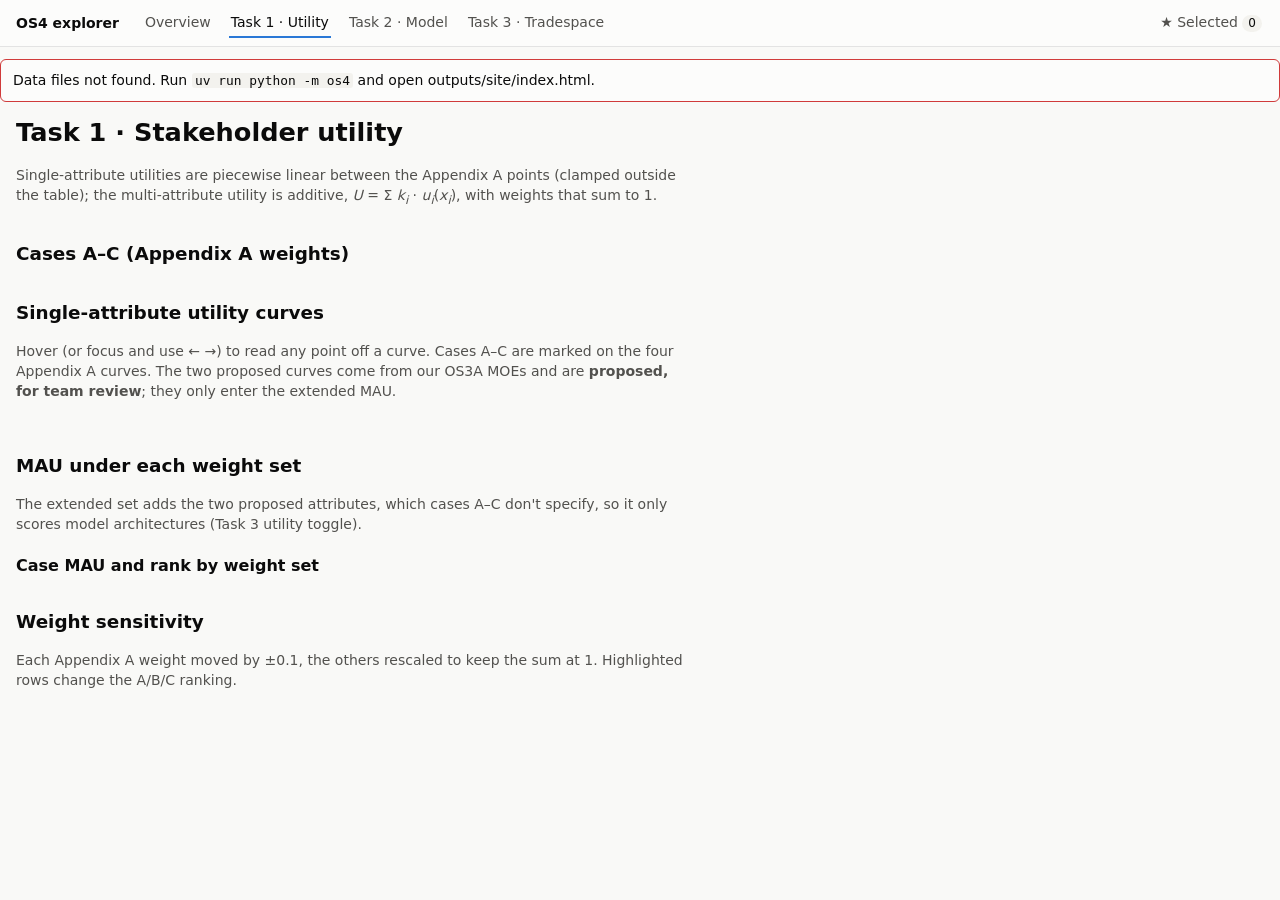
==== src/os4/site_template/task1.html @ ffecdb73 "Add static results explorer (outputs/site) for Tasks 1-3 os4.site.write_site copies src/os4/site_tem" ====
<!doctype html>
<html lang="en">
<head>
<meta charset="utf-8">
<meta name="viewport" content="width=device-width, initial-scale=1">
<title>OS4 · Task 1 utility</title>
<link rel="stylesheet" href="assets/style.css">
</head>
<body>
<main class="wrap" id="main">
  <h1>Task 1 · Stakeholder utility</h1>
  <p class="muted">Single-attribute utilities are piecewise linear between the Appendix A points (clamped outside the table); the multi-attribute utility is additive, <i>U</i> = Σ <i>k<sub>i</sub></i> · <i>u<sub>i</sub></i>(<i>x<sub>i</sub></i>), with weights that sum to 1.</p>
  <div id="formula"></div>

  <h2>Cases A–C (Appendix A weights)</h2>
  <div id="cases"></div>

  <h2>Single-attribute utility curves</h2>
  <p class="muted">Hover (or focus and use ← →) to read any point off a curve. Cases A–C are marked on the four Appendix A curves. The two proposed curves come from our OS3A MOEs and are <b>proposed, for team review</b>; they only enter the extended MAU.</p>
  <div class="legend" id="sau-legend"></div>
  <div class="sau-grid" id="saus"></div>

  <h2>MAU under each weight set</h2>
  <p class="muted">The extended set adds the two proposed attributes, which cases A–C don't specify, so it only scores model architectures (Task 3 utility toggle).</p>
  <div id="weights"></div>
  <h3>Case MAU and rank by weight set</h3>
  <div id="weight-sets"></div>

  <h2>Weight sensitivity</h2>
  <p class="muted">Each Appendix A weight moved by ±0.1, the others rescaled to keep the sum at 1. Highlighted rows change the A/B/C ranking.</p>
  <div id="sensitivity"></div>
</main>
<script src="data/meta.js"></script>
<script src="data/task1.js"></script>
<script src="assets/common.js"></script>
<script src="assets/task1.js"></script>
</body>
</html>
---- src/os4/site_template/assets/style.css ----
/* OS4 results explorer. Palette matches src/os4/plots.py (validated categorical slots + blue ordinal ramp). */
:root {
  color-scheme: light;
  --page: #f9f9f7;
  --surface: #fcfcfb;
  --surface-2: #f3f2ee;
  --ink: #0b0b0b;
  --ink-2: #52514e;
  --muted: #898781;
  --grid: #e1e0d9;
  --axis: #c3c2b7;
  --border: rgba(11, 11, 11, 0.10);
  --road: #2a78d6;
  --bike: #eb6834;
  --mixed: #1baf7a;
  --accent: #2a78d6;
  --good: #006300;
  --bad: #d03b3b;
  --star: #c98500;
  --ramp: #86b6ef, #6da7ec, #5598e7, #3987e5, #2a78d6, #256abf, #1c5cab, #184f95, #104281, #0d366b;
  --font: system-ui, -apple-system, "Segoe UI", sans-serif;
}
@media (prefers-color-scheme: dark) {
  :root:where(:not([data-theme="light"])) {
    color-scheme: dark;
    --page: #0d0d0d;
    --surface: #1a1a19;
    --surface-2: #232321;
    --ink: #f0efec;
    --ink-2: #c3c2b7;
    --muted: #898781;
    --grid: #2c2c2a;
    --axis: #383835;
    --border: rgba(255, 255, 255, 0.10);
    --road: #3987e5;
    --bike: #d95926;
    --mixed: #199e70;
    --accent: #5598e7;
    --good: #0ca30c;
    --bad: #e66767;
    --star: #eda100;
  }
}
:root[data-theme="dark"] {
  color-scheme: dark;
  --page: #0d0d0d;
  --surface: #1a1a19;
  --surface-2: #232321;
  --ink: #f0efec;
  --ink-2: #c3c2b7;
  --grid: #2c2c2a;
  --axis: #383835;
  --border: rgba(255, 255, 255, 0.10);
  --road: #3987e5;
  --bike: #d95926;
  --mixed: #199e70;
  --accent: #5598e7;
  --good: #0ca30c;
  --bad: #e66767;
  --star: #eda100;
}

* { box-sizing: border-box; }
html { background: var(--page); }
body {
  margin: 0;
  font: 14px/1.45 var(--font);
  color: var(--ink);
  background: var(--page);
}
a { color: var(--accent); }
h1 { font-size: 1.6rem; margin: 0.2rem 0 0.4rem; }
h2 { font-size: 1.15rem; margin: 2rem 0 0.5rem; }
h3 { font-size: 1rem; margin: 1.2rem 0 0.4rem; }
p { max-width: 75ch; }
.muted { color: var(--ink-2); }
.small { font-size: 12px; }
code { font-size: 0.92em; background: var(--surface-2); padding: 0 0.25em; border-radius: 3px; }

.wrap { max-width: 1320px; margin: 0 auto; padding: 0 16px 48px; }

/* header */
.topbar {
  position: sticky; top: 0; z-index: 20;
  background: var(--surface);
  border-bottom: 1px solid var(--border);
}
.topbar nav {
  max-width: 1320px; margin: 0 auto; padding: 8px 16px;
  display: flex; flex-wrap: wrap; gap: 4px 16px; align-items: center;
}
.topbar .brand { font-weight: 600; color: var(--ink); text-decoration: none; margin-right: 8px; }
.topbar a.nav { color: var(--ink-2); text-decoration: none; padding: 4px 2px; border-bottom: 2px solid transparent; }
.topbar a.nav:hover { color: var(--ink); }
.topbar a.nav[aria-current="page"] { color: var(--ink); border-bottom-color: var(--accent); }
.topbar .spacer { flex: 1; }
.badge {
  display: inline-block; min-width: 1.4em; padding: 0 6px; border-radius: 9px; text-align: center;
  background: var(--surface-2); color: var(--ink); font-size: 12px; font-variant-numeric: tabular-nums;
}
.tag {
  display: inline-block; padding: 1px 7px; border-radius: 9px; font-size: 11.5px;
  border: 1px solid var(--border); color: var(--ink-2); background: var(--surface-2); white-space: nowrap;
}
.tag.proposed { border-color: var(--star); color: var(--ink); }
.banner {
  padding: 10px 12px; border-radius: 6px; border: 1px solid var(--border); background: var(--surface);
  margin: 12px 0;
}
.banner.error { border-color: var(--bad); }

/* cards */
.cards { display: grid; grid-template-columns: repeat(auto-fill, minmax(260px, 1fr)); gap: 12px; }
.card {
  background: var(--surface); border: 1px solid var(--border); border-radius: 8px; padding: 14px 16px;
  color: var(--ink); text-decoration: none; display: block;
}
a.card:hover { border-color: var(--accent); }
.card h3 { margin: 0 0 4px; }
.card .stat { font-size: 1.4rem; font-weight: 600; }
.card.disabled { opacity: 0.6; }

/* forms */
button, select, input {
  font: inherit; color: var(--ink); background: var(--surface);
  border: 1px solid var(--axis); border-radius: 5px; padding: 3px 7px;
}
button { cursor: pointer; }
button:hover { border-color: var(--ink-2); }
button.primary { background: var(--accent); border-color: var(--accent); color: #fff; }
input[type="number"] { width: 6.2em; }
input[type="checkbox"], input[type="radio"] { padding: 0; }
.filters {
  display: flex; flex-wrap: wrap; gap: 8px 14px; align-items: flex-end;
  background: var(--surface); border: 1px solid var(--border); border-radius: 8px; padding: 10px 12px; margin: 10px 0;
}
.filters .f { display: flex; flex-direction: column; gap: 2px; }
.filters .f > span { font-size: 11.5px; color: var(--ink-2); }
.filters .range { display: flex; flex-wrap: wrap; gap: 4px 8px; align-items: center; }
.filters .f { max-width: 100%; }
.filters label.chk { display: inline-flex; gap: 4px; align-items: center; white-space: nowrap; }
.toolbar { display: flex; flex-wrap: wrap; gap: 8px 16px; align-items: center; margin: 8px 0; }
.seg { display: inline-flex; border: 1px solid var(--axis); border-radius: 6px; overflow: hidden; }
.seg label { padding: 3px 10px; cursor: pointer; display: inline-flex; gap: 4px; align-items: center; }
.seg label + label { border-left: 1px solid var(--axis); }
.seg input { position: absolute; opacity: 0; pointer-events: none; }
.seg label:has(input:checked) { background: var(--surface-2); font-weight: 600; }
.seg label:has(input:focus-visible) { outline: 2px solid var(--accent); }

/* tables */
.table-wrap { overflow-x: auto; border: 1px solid var(--border); border-radius: 8px; background: var(--surface); }
table { border-collapse: collapse; width: 100%; font-size: 13px; }
th, td { padding: 5px 9px; text-align: left; border-bottom: 1px solid var(--grid); white-space: nowrap; }
td.num, th.num { text-align: right; font-variant-numeric: tabular-nums; }
td.wrap-text { white-space: normal; min-width: 22em; max-width: 46em; }
th { position: sticky; top: 0; background: var(--surface); color: var(--ink-2); font-weight: 600; font-size: 12px; }
th.sortable { cursor: pointer; user-select: none; }
th.sortable:hover { color: var(--ink); }
th .arrow { color: var(--accent); }
tbody tr:hover { background: var(--surface-2); }
tbody tr.active { background: var(--surface-2); box-shadow: inset 3px 0 0 var(--accent); }
tbody tr.clickable { cursor: pointer; }
tr.flip td { background: color-mix(in srgb, var(--star) 14%, transparent); }
.pager { display: flex; gap: 8px; align-items: center; padding: 8px 2px; flex-wrap: wrap; }
.yes { color: var(--good); }
.no { color: var(--muted); }
.star {
  border: none; background: none; padding: 0 2px; font-size: 16px; line-height: 1; color: var(--muted); cursor: pointer;
}
.star[aria-pressed="true"] { color: var(--star); }
.star:focus-visible { outline: 2px solid var(--accent); border-radius: 3px; }
.key { display: inline-block; vertical-align: middle; }

/* charts */
.chart-card { background: var(--surface); border: 1px solid var(--border); border-radius: 8px; padding: 10px 12px; }
.legend { display: flex; flex-wrap: wrap; gap: 4px 16px; align-items: center; font-size: 12.5px; color: var(--ink-2); margin: 4px 0 6px; }
.legend .item { display: inline-flex; gap: 6px; align-items: center; }
.legend svg { overflow: visible; }
.ramp { display: inline-flex; height: 10px; border-radius: 2px; overflow: hidden; }
.ramp span { width: 16px; }
.layout-3 { display: grid; grid-template-columns: minmax(0, 1fr) 320px; gap: 12px; align-items: start; }
@media (max-width: 960px) { .layout-3 { grid-template-columns: 1fr; } }
.canvas-box { position: relative; width: 100%; height: 540px; touch-action: none; }
@media (max-width: 640px) { .canvas-box { height: 400px; } }
.canvas-box canvas { position: absolute; inset: 0; width: 100%; height: 100%; cursor: crosshair; }
.canvas-box canvas.dragging { cursor: grabbing; }
.tooltip {
  position: absolute; pointer-events: none; z-index: 5; background: var(--surface); color: var(--ink);
  border: 1px solid var(--border); border-radius: 6px; padding: 7px 9px; font-size: 12px;
  box-shadow: 0 4px 14px rgba(0, 0, 0, 0.14); max-width: 330px;
}
.tooltip .v { font-weight: 600; font-variant-numeric: tabular-nums; }
.tooltip .t { font-weight: 600; margin-bottom: 3px; word-break: break-word; }
.tooltip .row { display: flex; justify-content: space-between; gap: 12px; }
.tooltip .row span:first-child { color: var(--ink-2); }
.details { background: var(--surface); border: 1px solid var(--border); border-radius: 8px; padding: 10px 12px; font-size: 13px; }
.details h3 { margin: 0 0 6px; word-break: break-word; font-size: 14px; }
.details dl { display: grid; grid-template-columns: minmax(0, 1fr) auto; gap: 2px 10px; margin: 6px 0 0; }
.details dt { color: var(--ink-2); }
.details dd { margin: 0; text-align: right; font-variant-numeric: tabular-nums; white-space: nowrap; }

.sau-grid { display: grid; grid-template-columns: repeat(auto-fill, minmax(320px, 1fr)); gap: 12px; }
.sau-card { background: var(--surface); border: 1px solid var(--border); border-radius: 8px; padding: 10px 12px; }
.sau-card h3 { margin: 0; font-size: 14px; display: flex; gap: 8px; align-items: center; flex-wrap: wrap; }
.sau-card .readout { font-size: 12.5px; color: var(--ink-2); min-height: 1.5em; font-variant-numeric: tabular-nums; }
.sau-card .readout b { color: var(--ink); }
.sau-card svg { width: 100%; height: auto; display: block; touch-action: none; }
.formula { max-width: 100%; overflow-x: auto; font-size: 15px; background: var(--surface); border: 1px solid var(--border); border-radius: 8px; padding: 10px 14px; display: inline-block; }
.sr-only { position: absolute; width: 1px; height: 1px; overflow: hidden; clip: rect(0 0 0 0); white-space: nowrap; }
a.export {
  display: inline-block; padding: 4px 12px; border-radius: 5px; text-decoration: none;
  background: var(--accent); color: #fff; border: 1px solid var(--accent);
}
a.export:hover { filter: brightness(1.08); }
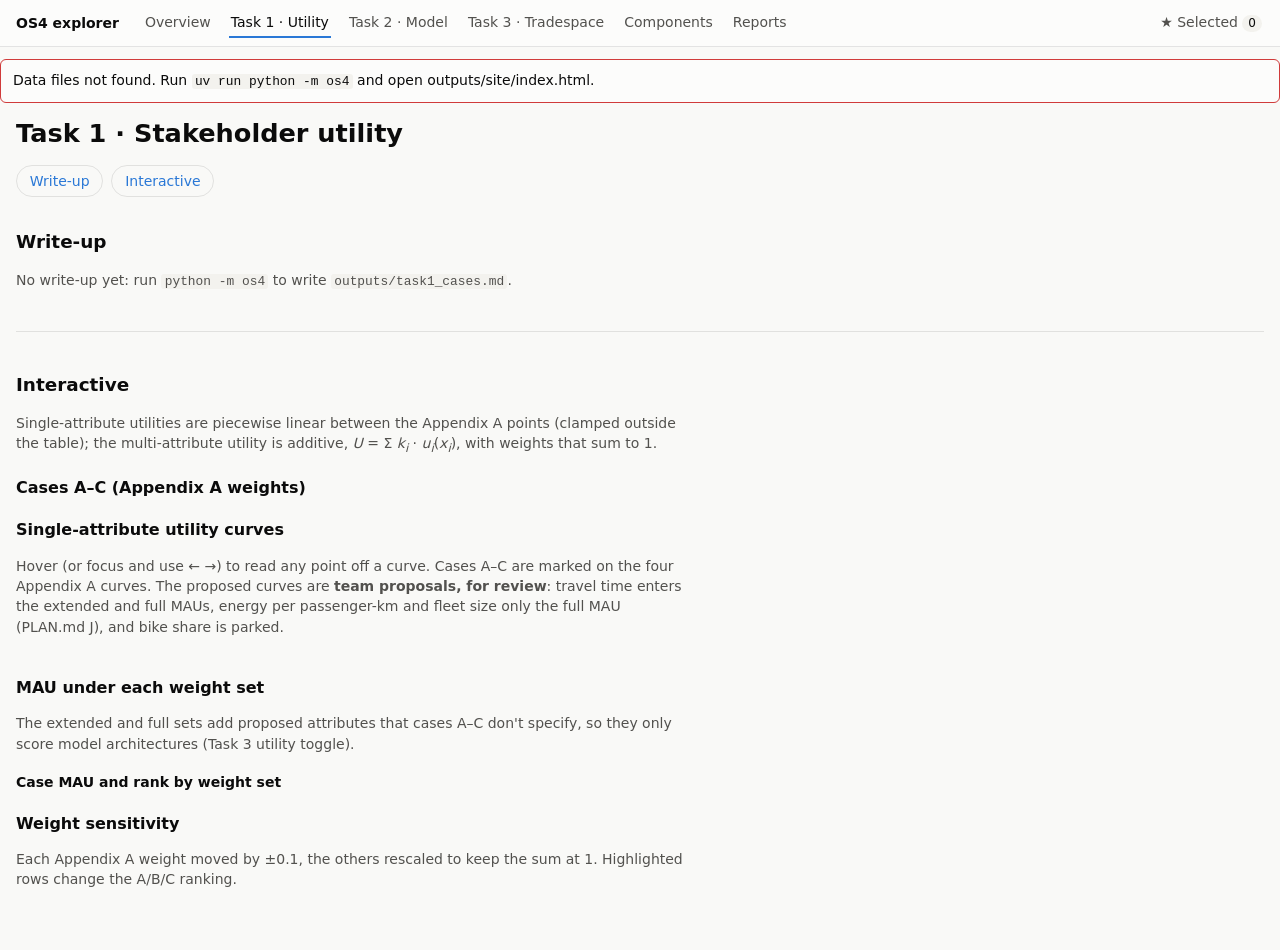
==== commit aca3169f: "Explorer: write-up and interactive sections on the Task 1 and Task 3 pages Same split as Task 2: eac" ====
--- a/src/os4/site_template/task1.html
+++ b/src/os4/site_template/task1.html
@@ -9,26 +9,41 @@
 <body>
 <main class="wrap" id="main">
   <h1>Task 1 · Stakeholder utility</h1>
+  <nav class="page-sections" aria-label="Sections">
+    <a href="#writeup">Write-up</a>
+    <a href="#interactive">Interactive</a>
+  </nav>
+
+  <section id="writeup" class="report">
+  <h2>Write-up</h2>
+  <!-- report:task1_cases -->
+  <p class="muted">No write-up yet: run <code>python -m os4</code> to write <code>outputs/task1_cases.md</code>.</p>
+  <!-- /report -->
+  </section>
+
+  <section id="interactive">
+  <h2>Interactive</h2>
   <p class="muted">Single-attribute utilities are piecewise linear between the Appendix A points (clamped outside the table); the multi-attribute utility is additive, <i>U</i> = Σ <i>k<sub>i</sub></i> · <i>u<sub>i</sub></i>(<i>x<sub>i</sub></i>), with weights that sum to 1.</p>
   <div id="formula"></div>
 
-  <h2>Cases A–C (Appendix A weights)</h2>
+  <h3>Cases A–C (Appendix A weights)</h3>
   <div id="cases"></div>
 
-  <h2>Single-attribute utility curves</h2>
-  <p class="muted">Hover (or focus and use ← →) to read any point off a curve. Cases A–C are marked on the four Appendix A curves. The two proposed curves come from our OS3A MOEs and are <b>proposed, for team review</b>; they only enter the extended MAU.</p>
+  <h3>Single-attribute utility curves</h3>
+  <p class="muted">Hover (or focus and use ← →) to read any point off a curve. Cases A–C are marked on the four Appendix A curves. The proposed curves are <b>team proposals, for review</b>: travel time enters the extended and full MAUs, energy per passenger-km and fleet size only the full MAU (PLAN.md J), and bike share is parked.</p>
   <div class="legend" id="sau-legend"></div>
   <div class="sau-grid" id="saus"></div>
 
-  <h2>MAU under each weight set</h2>
-  <p class="muted">The extended set adds the two proposed attributes, which cases A–C don't specify, so it only scores model architectures (Task 3 utility toggle).</p>
+  <h3>MAU under each weight set</h3>
+  <p class="muted">The extended and full sets add proposed attributes that cases A–C don't specify, so they only score model architectures (Task 3 utility toggle).</p>
   <div id="weights"></div>
-  <h3>Case MAU and rank by weight set</h3>
+  <h4>Case MAU and rank by weight set</h4>
   <div id="weight-sets"></div>
 
-  <h2>Weight sensitivity</h2>
+  <h3>Weight sensitivity</h3>
   <p class="muted">Each Appendix A weight moved by ±0.1, the others rescaled to keep the sum at 1. Highlighted rows change the A/B/C ranking.</p>
   <div id="sensitivity"></div>
+  </section>
 </main>
 <script src="data/meta.js"></script>
 <script src="data/task1.js"></script>
--- a/src/os4/site_template/assets/style.css
+++ b/src/os4/site_template/assets/style.css
@@ -212,3 +212,25 @@
   background: var(--accent); color: #fff; border: 1px solid var(--accent);
 }
 a.export:hover { filter: brightness(1.08); }
+
+/* Variant ids decoded on hover (component codes, Appendix C / D) */
+td.decoded { text-decoration: underline dotted; text-underline-offset: 3px; cursor: help; }
+dd.parts { white-space: pre-line; font-size: 0.9em; }
+.components-table caption { text-align: left; font-weight: 600; padding: 0.4rem 0; }
+
+/* Floating tip for any [data-tip] element (component decoding, fleet types) */
+.hovertip {
+  position: fixed; z-index: 50; pointer-events: none; max-width: 380px; white-space: pre-line;
+  background: var(--surface); color: var(--ink); border: 1px solid var(--border); border-radius: 6px;
+  padding: 7px 9px; font-size: 12px; line-height: 1.4; box-shadow: 0 4px 14px rgba(0, 0, 0, 0.14);
+}
+.tooltip .parts { color: var(--ink-2); font-size: 11px; margin-bottom: 4px; }
+
+/* rendered Markdown reports (site.write_reports) */
+.page-sections { display: flex; gap: 0.5rem; margin: 0.8rem 0 0.4rem; }
+.page-sections a { padding: 0.3rem 0.8rem; border: 1px solid var(--border); border-radius: 999px; text-decoration: none; }
+section + section { margin-top: 2.5rem; padding-top: 0.5rem; border-top: 1px solid var(--border); }
+.report img { display: block; max-width: 100%; height: auto; margin: 0.8rem 0; border: 1px solid var(--border); border-radius: 8px; }
+.report .table-wrap { margin: 0.6rem 0 1rem; }
+.report th, .report td { text-align: left; vertical-align: top; white-space: normal; }
+.report blockquote { margin: 0.6rem 0; padding: 0.2rem 0.9rem; border-left: 3px solid var(--border); color: var(--ink-2); }
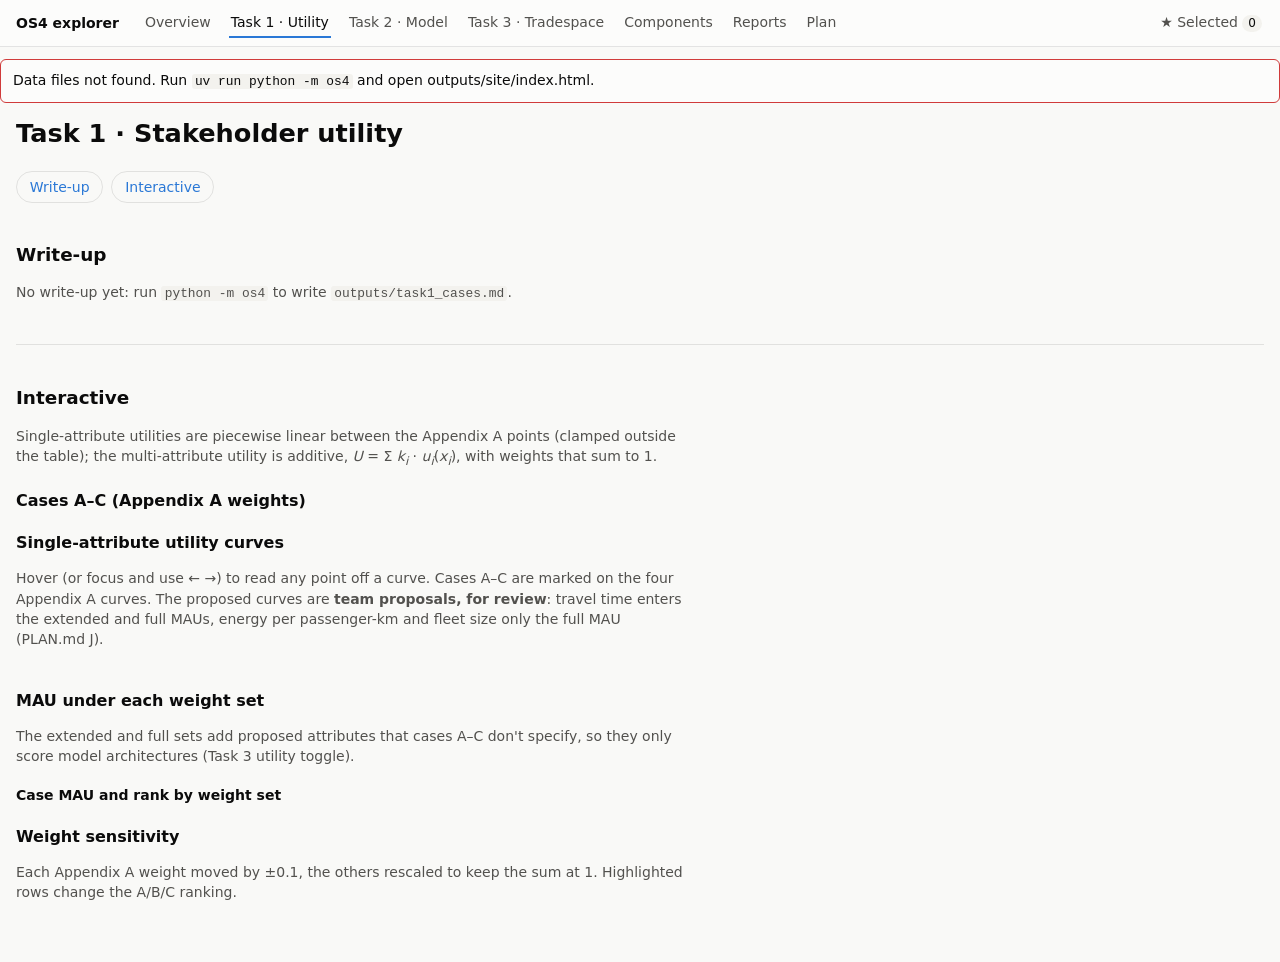
==== commit 44a22c89: "Explorer: view-only Plan and References pages; hide parked bike share on Task 1 - docs/PLAN.md and d" ====
--- a/src/os4/site_template/task1.html
+++ b/src/os4/site_template/task1.html
@@ -30,7 +30,7 @@
   <div id="cases"></div>
 
   <h3>Single-attribute utility curves</h3>
-  <p class="muted">Hover (or focus and use ← →) to read any point off a curve. Cases A–C are marked on the four Appendix A curves. The proposed curves are <b>team proposals, for review</b>: travel time enters the extended and full MAUs, energy per passenger-km and fleet size only the full MAU (PLAN.md J), and bike share is parked.</p>
+  <p class="muted">Hover (or focus and use ← →) to read any point off a curve. Cases A–C are marked on the four Appendix A curves. The proposed curves are <b>team proposals, for review</b>: travel time enters the extended and full MAUs, energy per passenger-km and fleet size only the full MAU (PLAN.md J).</p>
   <div class="legend" id="sau-legend"></div>
   <div class="sau-grid" id="saus"></div>
 
--- a/src/os4/site_template/assets/style.css
+++ b/src/os4/site_template/assets/style.css
@@ -214,7 +214,7 @@
 a.export:hover { filter: brightness(1.08); }
 
 /* Variant ids decoded on hover (component codes, Appendix C / D) */
-td.decoded { text-decoration: underline dotted; text-underline-offset: 3px; cursor: help; }
+td.decoded, code.decoded { text-decoration: underline dotted; text-underline-offset: 3px; cursor: help; }
 dd.parts { white-space: pre-line; font-size: 0.9em; }
 .components-table caption { text-align: left; font-weight: 600; padding: 0.4rem 0; }
 
@@ -227,10 +227,32 @@
 .tooltip .parts { color: var(--ink-2); font-size: 11px; margin-bottom: 4px; }
 
 /* rendered Markdown reports (site.write_reports) */
-.page-sections { display: flex; gap: 0.5rem; margin: 0.8rem 0 0.4rem; }
+.page-sections { display: flex; gap: 0.5rem; margin: 0.8rem 0 0.4rem; position: sticky; top: env(safe-area-inset-top, 0px);
+  z-index: 5; background: var(--page); padding: 0.4rem 0; }
+.report h2, .report h3, .report h4, section { scroll-margin-top: 3.2rem; }
 .page-sections a { padding: 0.3rem 0.8rem; border: 1px solid var(--border); border-radius: 999px; text-decoration: none; }
 section + section { margin-top: 2.5rem; padding-top: 0.5rem; border-top: 1px solid var(--border); }
 .report img { display: block; max-width: 100%; height: auto; margin: 0.8rem 0; border: 1px solid var(--border); border-radius: 8px; }
+.view-only { border: 1px solid var(--border); border-left: 4px solid var(--ink-2); border-radius: 6px; padding: 0.5rem 0.8rem;
+  background: var(--surface-2); margin: 0.4rem 0 1rem; }
+.report pre.math { overflow-x: auto; padding: 0.5rem 0.8rem; background: var(--surface-2); border-radius: 6px; }
+.report-toc { border: 1px solid var(--border); border-radius: 8px; padding: 0.6rem 1rem; margin: 0.6rem 0 1rem; }
+.report-toc ol { margin: 0.3rem 0 0; padding-left: 1.3rem; columns: 2 16rem; }
+.report-toc li { margin: 0.15rem 0; break-inside: avoid; }
+.report-toc ul { margin: 0.1rem 0 0.3rem; padding-left: 1.1rem; font-size: 0.92em; }
+.report details.long-table { margin: 0.6rem 0 1rem; }
+.report details.long-table > summary { cursor: pointer; color: var(--ink-2); padding: 0.3rem 0; }
+.report img.zoomable { cursor: zoom-in; }
+.zoom-box { position: fixed; inset: 0; z-index: 50; background: rgba(20, 20, 18, 0.88); display: flex; flex-direction: column;
+  align-items: center; justify-content: center; padding: calc(env(safe-area-inset-top, 0px) + 2.5rem) 1rem 1rem; overflow: auto; }
+.zoom-box img { max-width: 100%; max-height: calc(100vh - 6rem); object-fit: contain; background: #fff; border-radius: 6px; cursor: zoom-in; }
+.zoom-box.full { align-items: flex-start; justify-content: flex-start; }
+.zoom-box.full img { max-width: none; max-height: none; cursor: zoom-out; }
+.zoom-close { position: fixed; top: calc(env(safe-area-inset-top, 0px) + 0.5rem); right: 0.8rem; font-size: 1.6rem; line-height: 1;
+  background: none; border: none; color: #fff; cursor: pointer; padding: 0.2rem 0.5rem; }
+.zoom-hint { color: #ddd; font-size: 0.85rem; margin: 0.6rem 0 0; text-align: center; }
+.zoom-box.full .zoom-hint { display: none; }
+body.zoom-open { overflow: hidden; }
 .report .table-wrap { margin: 0.6rem 0 1rem; }
 .report th, .report td { text-align: left; vertical-align: top; white-space: normal; }
 .report blockquote { margin: 0.6rem 0; padding: 0.2rem 0.9rem; border-left: 3px solid var(--border); color: var(--ink-2); }
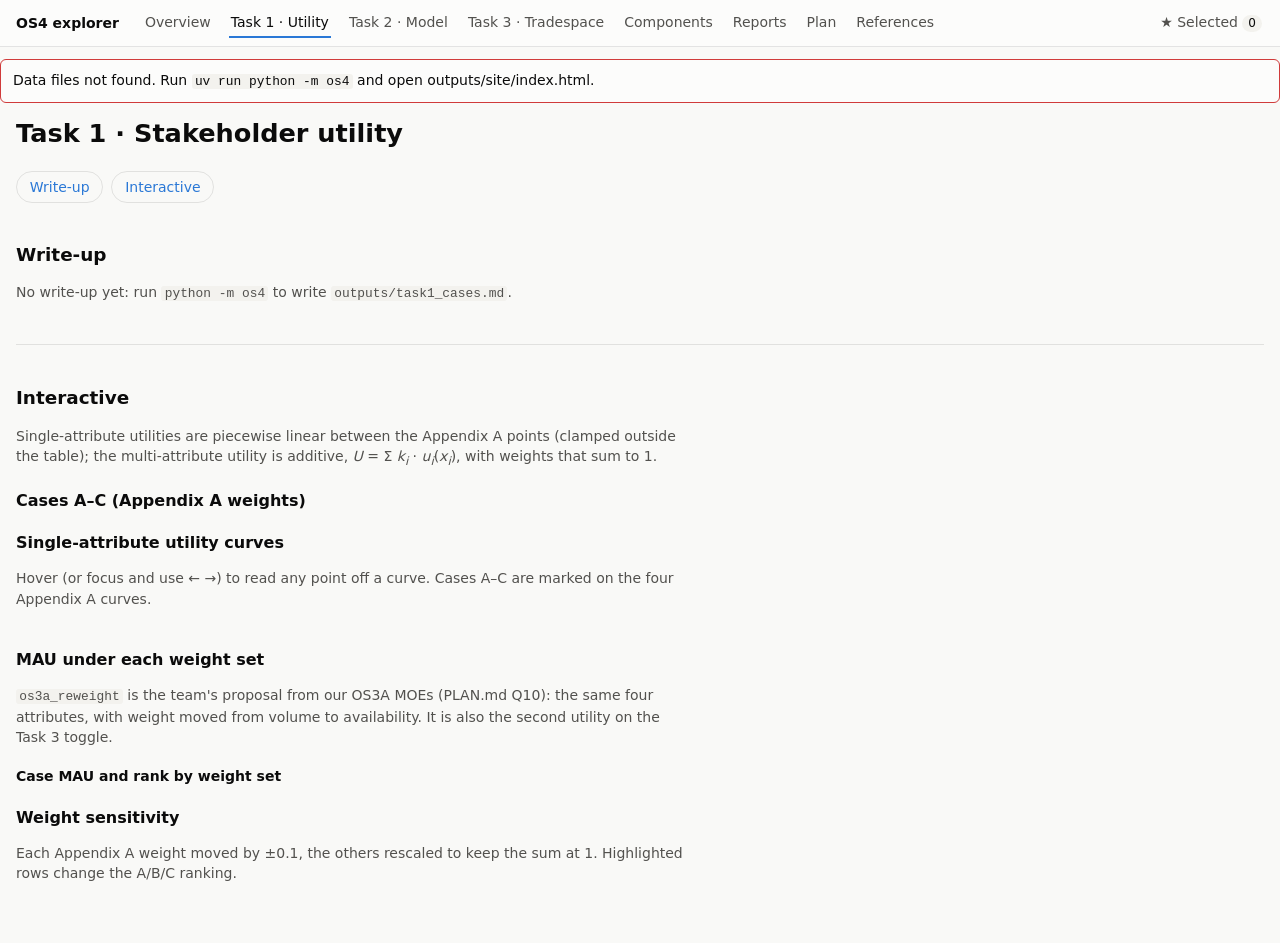
==== commit 5098d1f1: "Plan as numbered questions Q1-Q27; drop os3a_extended, energy and fleet-size SAUs - PLAN.md: every d" ====
--- a/src/os4/site_template/task1.html
+++ b/src/os4/site_template/task1.html
@@ -30,12 +30,12 @@
   <div id="cases"></div>
 
   <h3>Single-attribute utility curves</h3>
-  <p class="muted">Hover (or focus and use ← →) to read any point off a curve. Cases A–C are marked on the four Appendix A curves. The proposed curves are <b>team proposals, for review</b>: travel time enters the extended and full MAUs, energy per passenger-km and fleet size only the full MAU (PLAN.md J).</p>
+  <p class="muted">Hover (or focus and use ← →) to read any point off a curve. Cases A–C are marked on the four Appendix A curves.</p>
   <div class="legend" id="sau-legend"></div>
   <div class="sau-grid" id="saus"></div>
 
   <h3>MAU under each weight set</h3>
-  <p class="muted">The extended and full sets add proposed attributes that cases A–C don't specify, so they only score model architectures (Task 3 utility toggle).</p>
+  <p class="muted"><code>os3a_reweight</code> is the team's proposal from our OS3A MOEs (PLAN.md Q10): the same four attributes, with weight moved from volume to availability. It is also the second utility on the Task 3 toggle.</p>
   <div id="weights"></div>
   <h4>Case MAU and rank by weight set</h4>
   <div id="weight-sets"></div>
--- a/src/os4/site_template/assets/style.css
+++ b/src/os4/site_template/assets/style.css
@@ -229,13 +229,16 @@
 /* rendered Markdown reports (site.write_reports) */
 .page-sections { display: flex; gap: 0.5rem; margin: 0.8rem 0 0.4rem; position: sticky; top: env(safe-area-inset-top, 0px);
   z-index: 5; background: var(--page); padding: 0.4rem 0; }
-.report h2, .report h3, .report h4, section { scroll-margin-top: 3.2rem; }
+.report h2, .report h3, .report h4, .report a[id], section { scroll-margin-top: 3.2rem; }
+/* PLAN.md questions: "#### <a id="q12"></a>Q12. ...?" headings, each followed by Answer and Discussion */
+.report h4:has(> a[id^="q"]) { margin-top: 1.8rem; padding-top: 0.8rem; border-top: 1px solid var(--border); }
+.report h4:has(> a:target) { background: var(--surface-2); border-radius: 6px; box-shadow: 0 0 0 6px var(--surface-2); }
 .page-sections a { padding: 0.3rem 0.8rem; border: 1px solid var(--border); border-radius: 999px; text-decoration: none; }
 section + section { margin-top: 2.5rem; padding-top: 0.5rem; border-top: 1px solid var(--border); }
 .report img { display: block; max-width: 100%; height: auto; margin: 0.8rem 0; border: 1px solid var(--border); border-radius: 8px; }
 .view-only { border: 1px solid var(--border); border-left: 4px solid var(--ink-2); border-radius: 6px; padding: 0.5rem 0.8rem;
   background: var(--surface-2); margin: 0.4rem 0 1rem; }
-.report pre.math { overflow-x: auto; padding: 0.5rem 0.8rem; background: var(--surface-2); border-radius: 6px; }
+.report .math { overflow-x: auto; padding: 0.3rem 0.8rem; }
 .report-toc { border: 1px solid var(--border); border-radius: 8px; padding: 0.6rem 1rem; margin: 0.6rem 0 1rem; }
 .report-toc ol { margin: 0.3rem 0 0; padding-left: 1.3rem; columns: 2 16rem; }
 .report-toc li { margin: 0.15rem 0; break-inside: avoid; }
